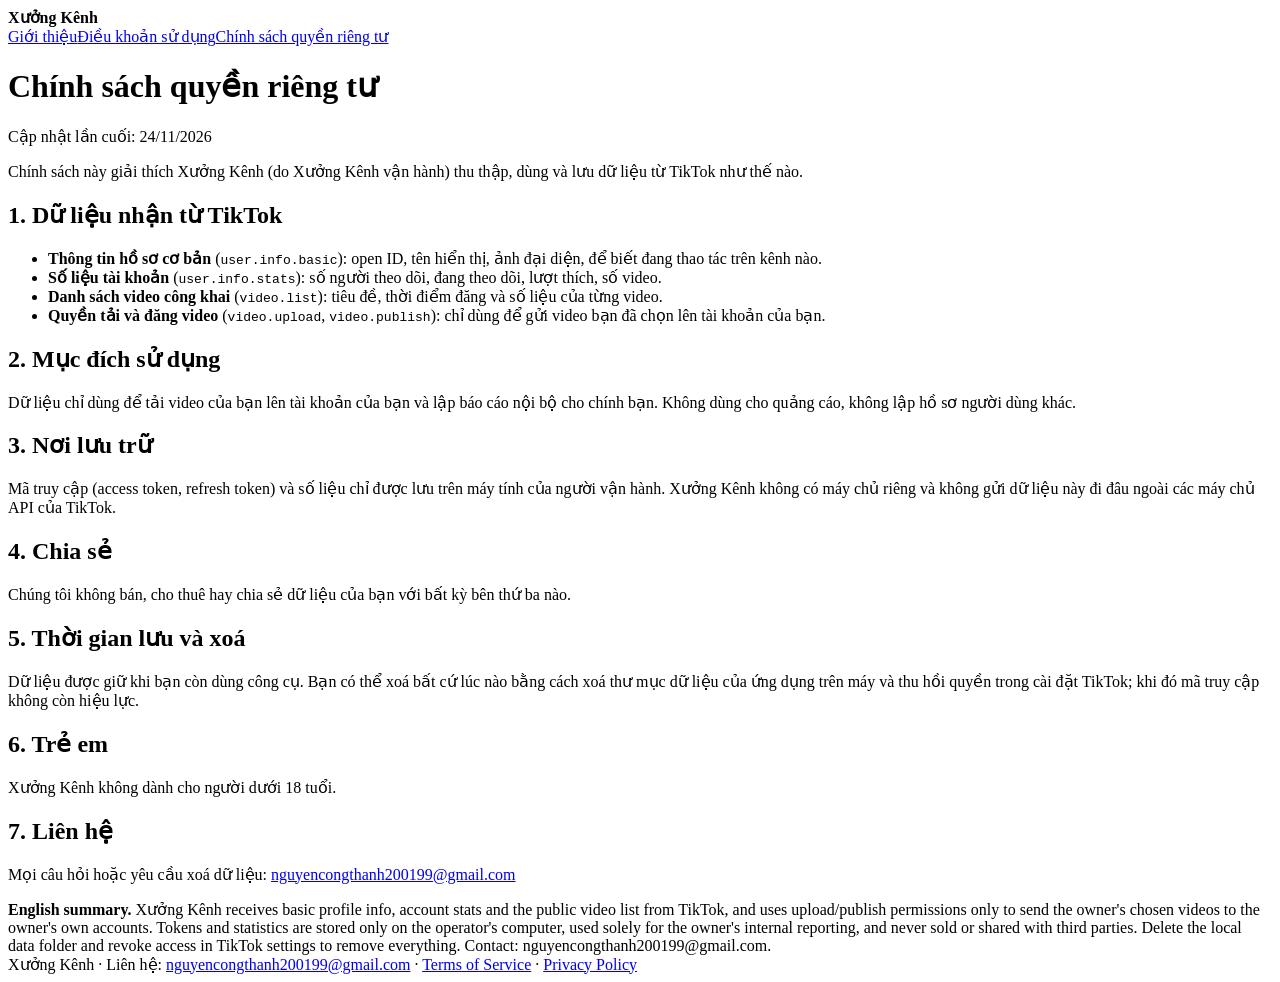
==== privacy.html @ 36193416 "Add privacy policy page for Xưởng Kênh This file contains the privacy policy for Xưởng Kênh, detaili" ====
<!DOCTYPE html><html lang="vi"><head><meta charset="utf-8"><meta name="viewport" content="width=device-width,initial-scale=1">
<title>Chính sách quyền riêng tư · Xưởng Kênh</title><link rel="icon" href="icon.png"><link rel="stylesheet" href="style.css"></head>
<body><header><div class="w"><img src="icon.png" alt=""><strong>Xưởng Kênh</strong>
<nav><a href="index.html">Giới thiệu</a><a href="terms.html">Điều khoản sử dụng</a><a href="privacy.html">Chính sách quyền riêng tư</a></nav></div></header><main><h1>Chính sách quyền riêng tư</h1><p class="muted">Cập nhật lần cuối: 24/11/2026</p>
<p>Chính sách này giải thích Xưởng Kênh (do Xưởng Kênh vận hành) thu thập, dùng và lưu dữ liệu từ TikTok như thế nào.</p>
<h2>1. Dữ liệu nhận từ TikTok</h2><ul>
<li><strong>Thông tin hồ sơ cơ bản</strong> (<code>user.info.basic</code>): open ID, tên hiển thị, ảnh đại diện, để biết đang thao tác trên kênh nào.</li>
<li><strong>Số liệu tài khoản</strong> (<code>user.info.stats</code>): số người theo dõi, đang theo dõi, lượt thích, số video.</li>
<li><strong>Danh sách video công khai</strong> (<code>video.list</code>): tiêu đề, thời điểm đăng và số liệu của từng video.</li>
<li><strong>Quyền tải và đăng video</strong> (<code>video.upload</code>, <code>video.publish</code>): chỉ dùng để gửi video bạn đã chọn lên tài khoản của bạn.</li></ul>
<h2>2. Mục đích sử dụng</h2><p>Dữ liệu chỉ dùng để tải video của bạn lên tài khoản của bạn và lập báo cáo nội bộ cho chính bạn. Không dùng cho quảng cáo, không lập hồ sơ người dùng khác.</p>
<h2>3. Nơi lưu trữ</h2><p>Mã truy cập (access token, refresh token) và số liệu chỉ được lưu trên máy tính của người vận hành. Xưởng Kênh không có máy chủ riêng và không gửi dữ liệu này đi đâu ngoài các máy chủ API của TikTok.</p>
<h2>4. Chia sẻ</h2><p>Chúng tôi không bán, cho thuê hay chia sẻ dữ liệu của bạn với bất kỳ bên thứ ba nào.</p>
<h2>5. Thời gian lưu và xoá</h2><p>Dữ liệu được giữ khi bạn còn dùng công cụ. Bạn có thể xoá bất cứ lúc nào bằng cách xoá thư mục dữ liệu của ứng dụng trên máy và thu hồi quyền trong cài đặt TikTok; khi đó mã truy cập không còn hiệu lực.</p>
<h2>6. Trẻ em</h2><p>Xưởng Kênh không dành cho người dưới 18 tuổi.</p>
<h2>7. Liên hệ</h2><p>Mọi câu hỏi hoặc yêu cầu xoá dữ liệu: <a href="mailto:nguyencongthanh200199@gmail.com">nguyencongthanh200199@gmail.com</a></p>
<div class="en"><strong>English summary.</strong> Xưởng Kênh receives basic profile info, account stats and the public video list from TikTok, and uses upload/publish permissions only to send the owner's chosen videos to the owner's own accounts. Tokens and statistics are stored only on the operator's computer, used solely for the owner's internal reporting, and never sold or shared with third parties. Delete the local data folder and revoke access in TikTok settings to remove everything. Contact: nguyencongthanh200199@gmail.com.</div></main><footer><div class="w">Xưởng Kênh · Liên hệ: <a href="mailto:nguyencongthanh200199@gmail.com">nguyencongthanh200199@gmail.com</a> · <a href="terms.html">Terms of Service</a> · <a href="privacy.html">Privacy Policy</a></div></footer></body></html>
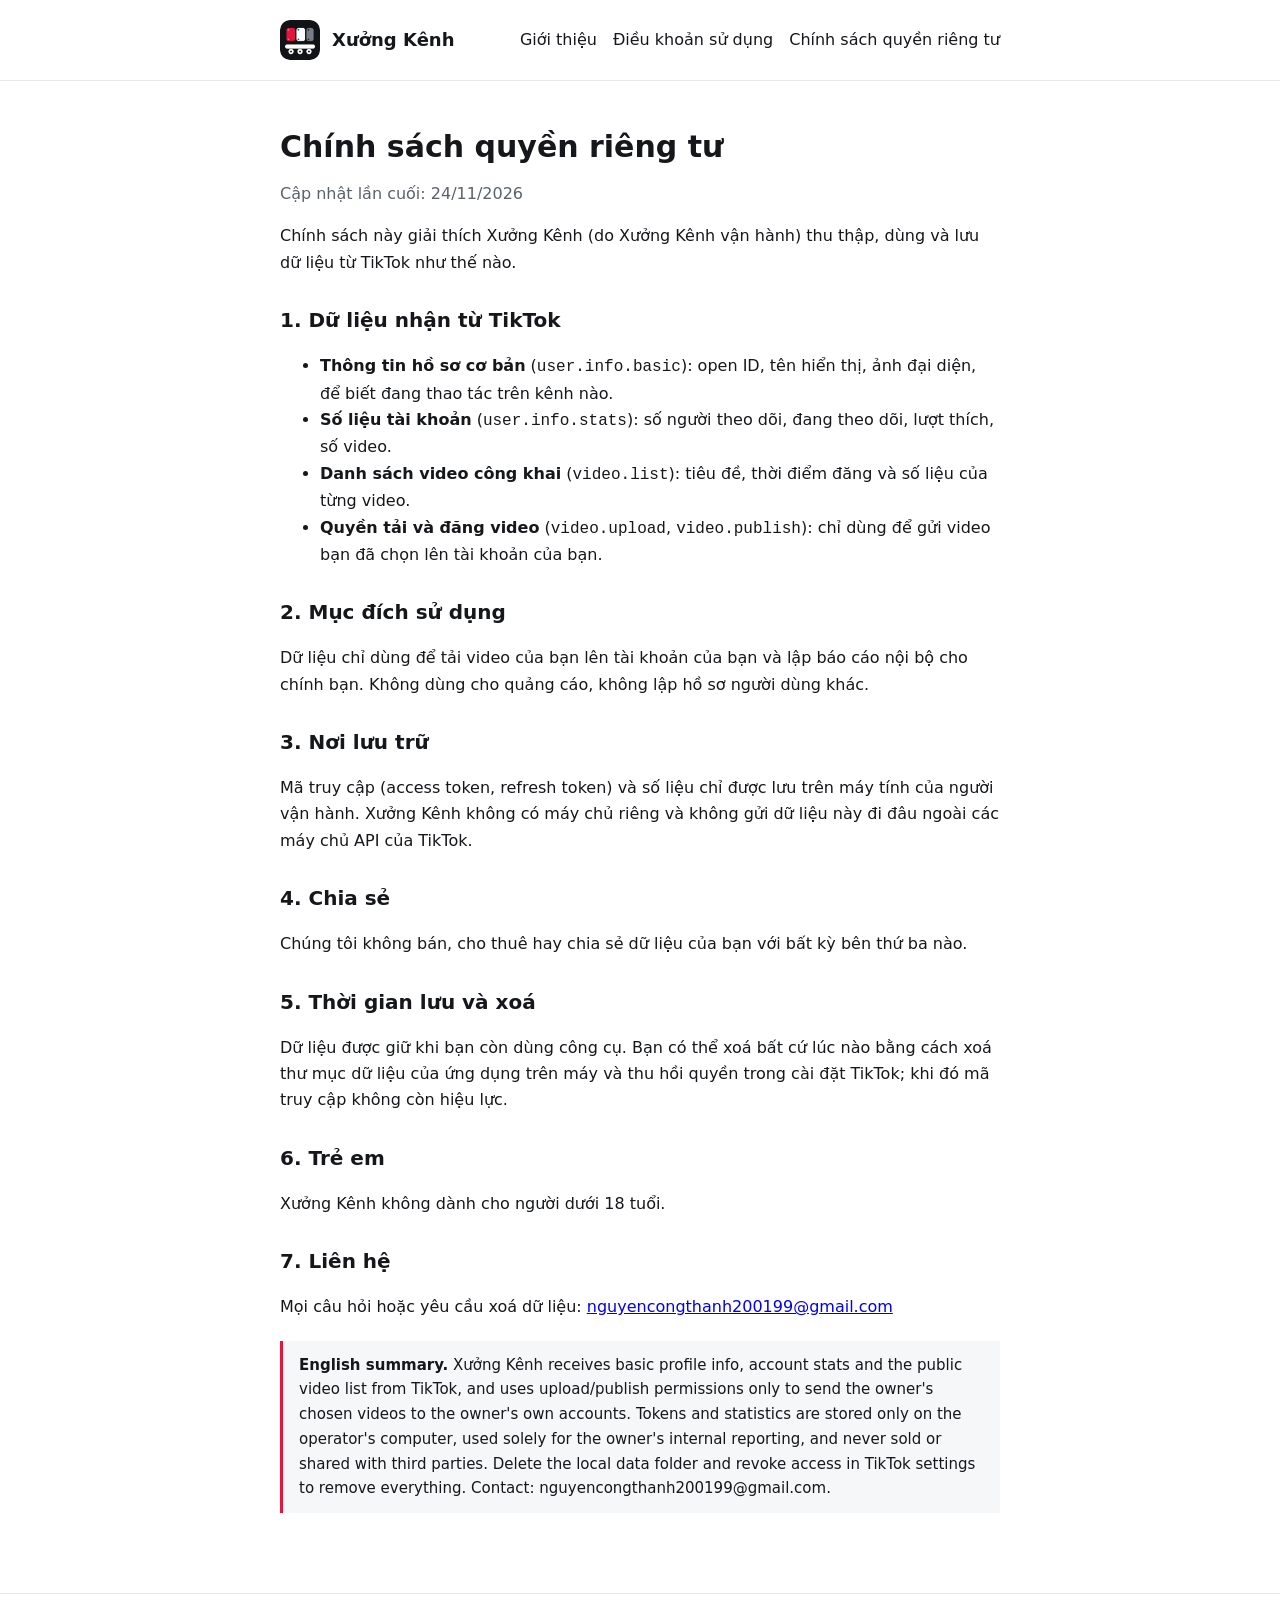
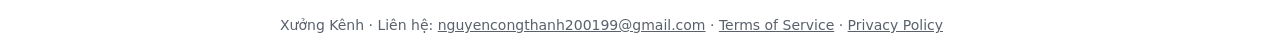
==== commit 4456662e: "Update privacy policy with new icon and title" ====
--- a/privacy.html
+++ b/privacy.html
@@ -1,6 +1,6 @@
 <!DOCTYPE html><html lang="vi"><head><meta charset="utf-8"><meta name="viewport" content="width=device-width,initial-scale=1">
-<title>Chính sách quyền riêng tư · Xưởng Kênh</title><link rel="icon" href="icon.png"><link rel="stylesheet" href="style.css"></head>
-<body><header><div class="w"><img src="icon.png" alt=""><strong>Xưởng Kênh</strong>
+<title>Chính sách quyền riêng tư · Xưởng Kênh</title><link rel="icon" href="xuong-kenh-icon-1024.png"><link rel="stylesheet" href="style.css"></head>
+<body><header><div class="w"><img src="xuong-kenh-icon-1024.png" alt=""><strong>Xưởng Kênh</strong>
 <nav><a href="index.html">Giới thiệu</a><a href="terms.html">Điều khoản sử dụng</a><a href="privacy.html">Chính sách quyền riêng tư</a></nav></div></header><main><h1>Chính sách quyền riêng tư</h1><p class="muted">Cập nhật lần cuối: 24/11/2026</p>
 <p>Chính sách này giải thích Xưởng Kênh (do Xưởng Kênh vận hành) thu thập, dùng và lưu dữ liệu từ TikTok như thế nào.</p>
 <h2>1. Dữ liệu nhận từ TikTok</h2><ul>
--- a/style.css
+++ b/style.css
@@ -0,0 +1,8 @@
+:root{--fg:#15171a;--muted:#5b616b;--accent:#e3173d;--bg:#fff;--line:#e6e8eb}
+*{box-sizing:border-box}body{margin:0;font:16px/1.65 system-ui,-apple-system,"Segoe UI",Roboto,sans-serif;color:var(--fg);background:var(--bg)}
+header{border-bottom:1px solid var(--line)}header .w,main,footer .w{max-width:760px;margin:0 auto;padding:20px}
+header .w{display:flex;align-items:center;gap:12px;flex-wrap:wrap}header img{width:40px;height:40px;border-radius:10px}
+header strong{font-size:18px;margin-right:auto}nav a{color:var(--fg);text-decoration:none;margin-left:16px;font-weight:500}nav a:hover{color:var(--accent)}
+h1{font-size:30px;line-height:1.2;margin:28px 0 8px}h2{font-size:20px;margin:28px 0 8px}.muted{color:var(--muted)}
+.en{background:#f6f7f8;border-left:3px solid var(--accent);padding:12px 16px;margin:20px 0;font-size:15px}
+footer{border-top:1px solid var(--line);margin-top:40px}footer .w{font-size:14px;color:var(--muted)}footer a{color:var(--muted)}
